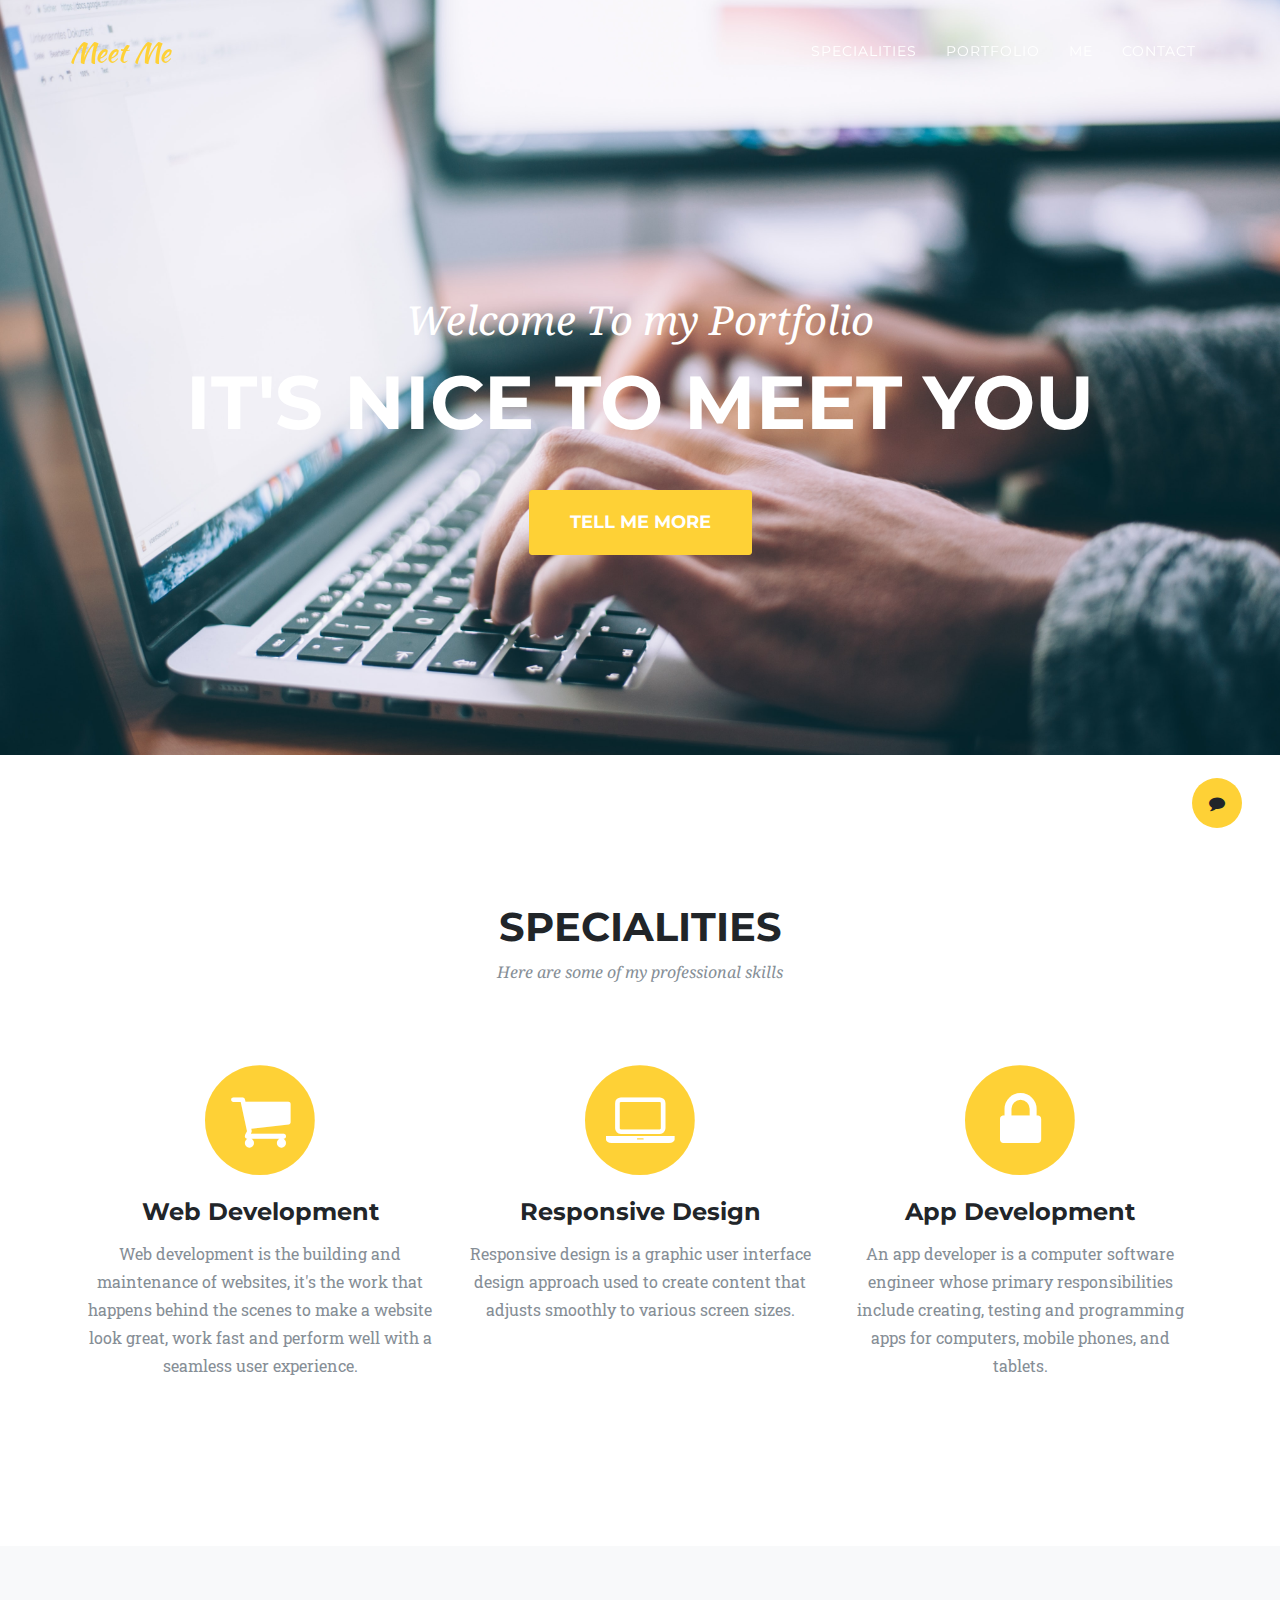
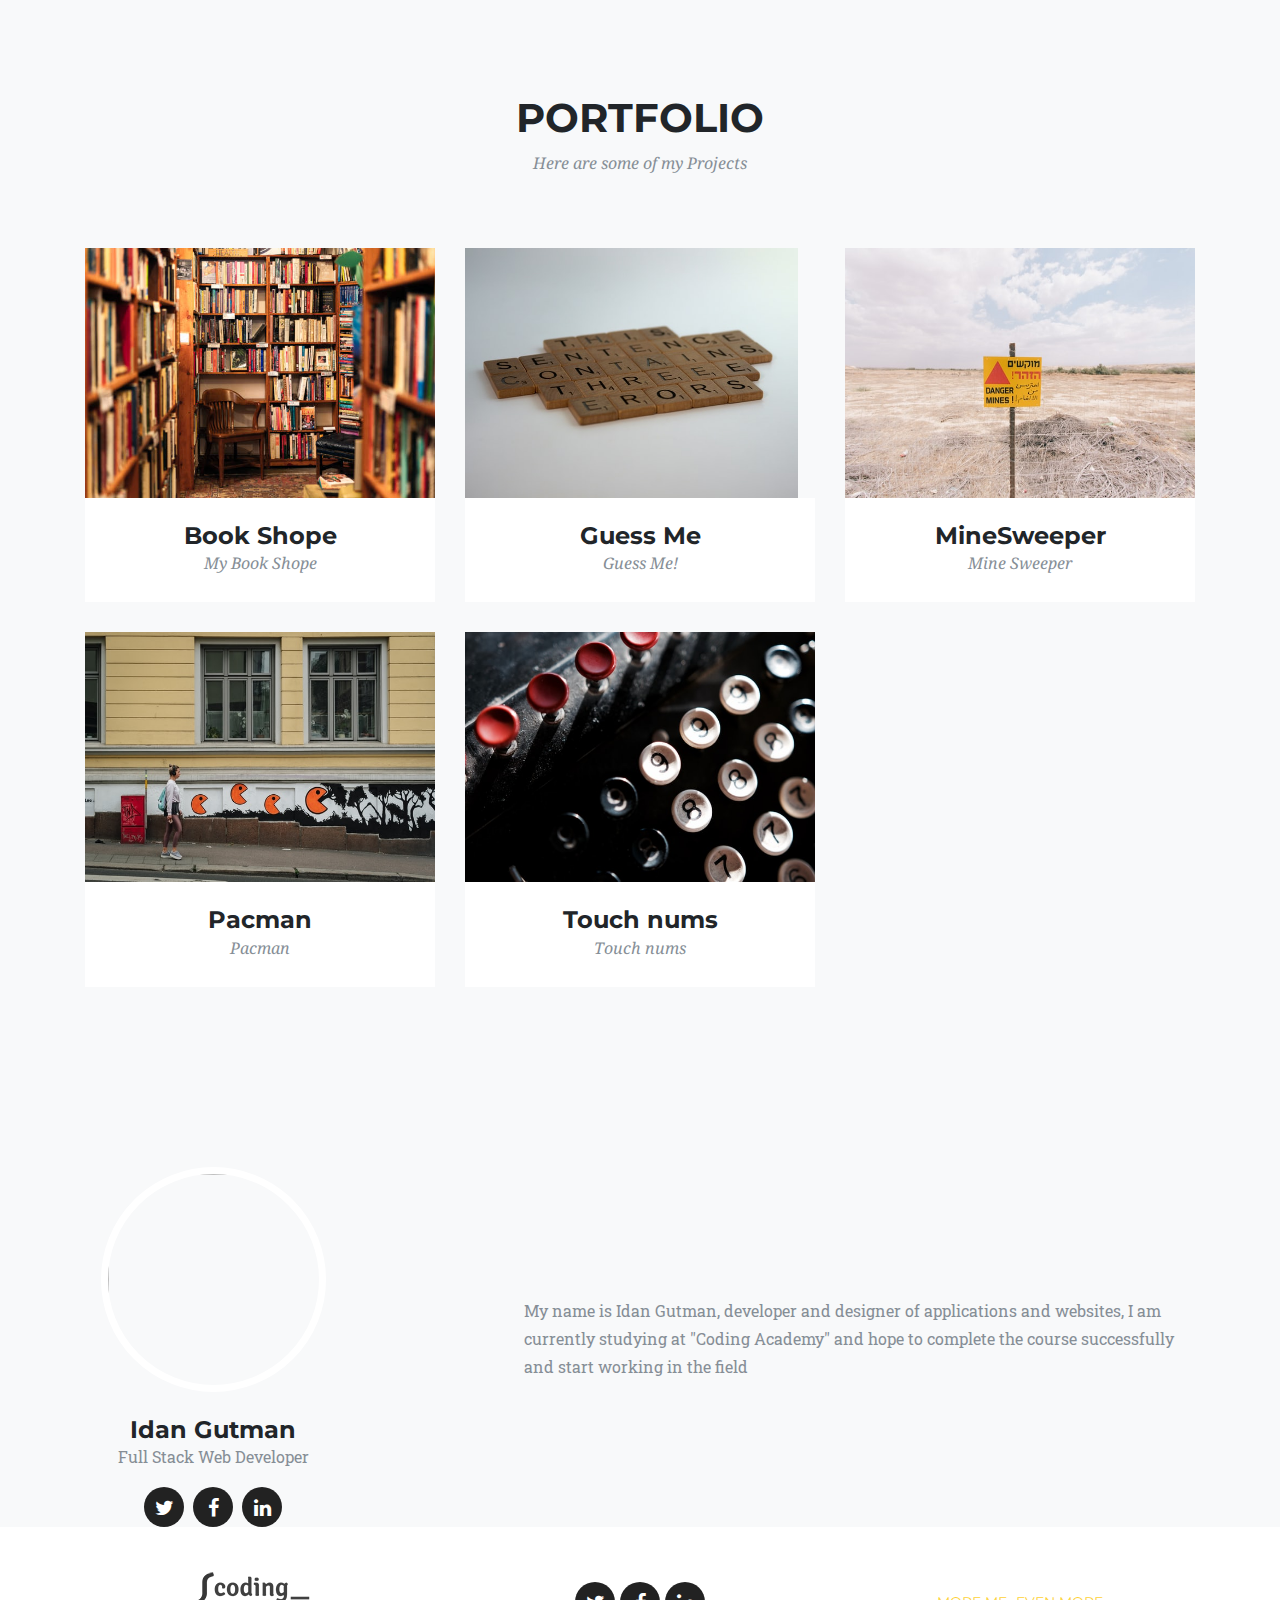
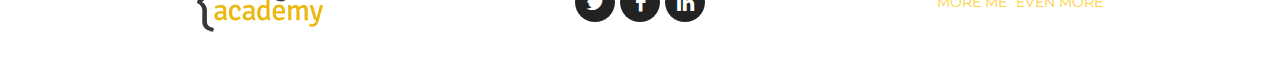
==== index.html @ 3744f034 "Init" ====
<!DOCTYPE html>
<html lang="en">

<head>

  <meta charset="utf-8">
  <meta name="viewport" content="width=device-width, initial-scale=1, shrink-to-fit=no">
  <meta name="description" content="">
  <meta name="author" content="">

  <title>Idan Gallery</title>

  <!-- Bootstrap core CSS -->
  <link href="vendor/bootstrap/css/bootstrap.min.css" rel="stylesheet">

  <!-- Custom fonts for this template -->
  <link href="vendor/font-awesome/css/font-awesome.min.css" rel="stylesheet" type="text/css">
  <link href="https://fonts.googleapis.com/css?family=Montserrat:400,700" rel="stylesheet" type="text/css">
  <link href='https://fonts.googleapis.com/css?family=Kaushan+Script' rel='stylesheet' type='text/css'>
  <link href='https://fonts.googleapis.com/css?family=Droid+Serif:400,700,400italic,700italic' rel='stylesheet' type='text/css'>
  <link href='https://fonts.googleapis.com/css?family=Roboto+Slab:400,100,300,700' rel='stylesheet' type='text/css'>

  <!-- Custom styles for this template -->
  <link href="css/ca-gallery.css" rel="stylesheet">

</head>

<body id="page-top" onload="initPage()">
  <div class="offcanvas-btn" onClick="openCanvas()">
    <i class="fa fa-comment" aria-hidden="true"></i>
  </div>
  <aside class="offcanvas-aside">

  <!-- Contact -->
  <section id="contact">
    <h4 class="title-contact">Contact Me</h4>
    <form>
      <div class="mb-3">
          <label for="formLabel" class="form-label font-weight-bold">Your Email</label>
          <input type="email" id class="form-control mail" id="formLabel" placeholder="name@example.com" required>
          <label for="formLabel" class="mt-3 form-label font-weight-bold">Subject</label>
          <input type="text" class="form-control subject" id="formLabel" placeholder="Message subject" required>
      </div>
      <div class="mb-3">
          <label for="formText" class="form-label font-weight-bold">Your massage</label>
          <textarea class="form-control msg" id="formText" rows="2"></textarea>
      </div>
      <button type="button" onclick="onSubmit(event)" class="btn btn-primary">Submit</button>
  </form>
  </section>
    
  </aside>

  <!-- Navigation -->
  <nav class="navbar navbar-expand-lg navbar-dark fixed-top" id="mainNav">
    <div class="container">
      <a class="navbar-brand js-scroll-trigger" href="#page-top">Meet Me</a>
      <button class="navbar-toggler navbar-toggler-right" type="button" data-toggle="collapse" data-target="#navbarResponsive"
        aria-controls="navbarResponsive" aria-expanded="false" aria-label="Toggle navigation">
          <i class="fa fa-bars"></i>
        </button>
      <div class="collapse navbar-collapse" id="navbarResponsive">
        <ul class="navbar-nav ml-auto">
          <li class="nav-item">
            <a class="nav-link js-scroll-trigger" href="#services">Specialities</a>
          </li>
          <li class="nav-item">
            <a class="nav-link js-scroll-trigger" href="#portfolio">Portfolio</a>
          </li>
          <li class="nav-item">
            <a class="nav-link js-scroll-trigger" href="#me">Me</a>
          </li>
          <li class="nav-item">
            <a class="nav-link js-scroll-trigger" href="#contact">Contact</a>
          </li>
        </ul>
      </div>
    </div>
  </nav>

  <!-- Header -->
  <header class="masthead">
    <div class="container">
      <div class="intro-text">
        <div class="intro-lead-in">Welcome To my Portfolio</div>
        <div class="intro-heading">It's Nice To Meet You</div>
        <a class="btn btn-xl js-scroll-trigger" href="#services">Tell Me More</a>
      </div>
    </div>
  </header>

  <!-- Services -->
  <section id="services">
    <div class="container">
      <div class="row">
        <div class="col-lg-12 text-center">
          <h2 class="section-heading">Specialities</h2>
          <h3 class="section-subheading text-muted">Here are some of my professional skills</h3>
        </div>
      </div>
      <div class="row text-center">
        <div class="col-md-4">
          <span class="fa-stack fa-4x">
              <i class="fa fa-circle fa-stack-2x text-primary"></i>
              <i class="fa fa-shopping-cart fa-stack-1x fa-inverse"></i>
            </span>
          <h4 class="service-heading">Web Development</h4>
          <p class="text-muted">Web development is the building and maintenance of websites, it's the work that happens behind the scenes to make a website look great, work fast and perform well with a seamless user experience.</p>
        </div>
        <div class="col-md-4">
          <span class="fa-stack fa-4x">
              <i class="fa fa-circle fa-stack-2x text-primary"></i>
              <i class="fa fa-laptop fa-stack-1x fa-inverse"></i>
            </span>
          <h4 class="service-heading">Responsive Design</h4>
          <p class="text-muted">Responsive design is a graphic user interface design approach used to create content that adjusts smoothly to various screen sizes.</p>
        </div>
        <div class="col-md-4">
          <span class="fa-stack fa-4x">
              <i class="fa fa-circle fa-stack-2x text-primary"></i>
              <i class="fa fa-lock fa-stack-1x fa-inverse"></i>
            </span>
          <h4 class="service-heading">App Development</h4>
          <p class="text-muted">An app developer is a computer software engineer whose primary responsibilities include creating, testing and programming apps for computers, mobile phones, and tablets.</p>
        </div>
      </div>
    </div>
  </section>

  <!-- Portfolio Grid -->
  <section class="bg-light" id="portfolio">
    <div class="container">
      <div class="row">
        <div class="col-lg-12 text-center">
          <h2 class="section-heading">Portfolio</h2>
          <h3 class="section-subheading text-muted">Here are some of my Projects</h3>
        </div>
      </div>
      <div class="row proj">
     
        </div>
      </div>
    </div>
  </section>


  <!-- Me -->
  <section class="bg-light" id="me" style="padding: 0px;">
      <div class="row">
        <div class="col-sm-4">
          <div class="team-member">
            <img class="mx-auto rounded-circle" src="img/team/4.jpg" alt="">
            <h4>Idan Gutman</h4>
            <p class="text-muted">Full Stack Web Developer</p>
            <ul class="list-inline social-buttons">
              <li class="list-inline-item">
                <a href="#">
                    <i class="fa fa-twitter"></i>
                  </a>
              </li>
              <li class="list-inline-item">
                <a href="#">
                    <i class="fa fa-facebook"></i>
                  </a>
              </li>
              <li class="list-inline-item">
                <a href="#">
                    <i class="fa fa-linkedin"></i>
                  </a>
              </li>
            </ul>
          </div>
        </div>
        <div class="col-sm-8 flex-align-center">
            <p class="large text-muted  about-description">My name is Idan Gutman, developer and designer of applications and websites, I am currently studying at  "Coding Academy" and hope to complete the course successfully and start working in the field</p>    
        </div>
      </div>
  </section>


  <!-- Footer -->
  <footer>
    <div class="container">
      <div class="row">
        <div class="col-md-4 flex-align-center">
          <a href="http://coding-academy.org" target="_blank">
            <img src="./img/ca-logo.png" alt="">
          </a>
        </div>
        <div class="col-md-4 flex-align-center">
          <ul class="list-inline social-buttons flex-align-center">
            <li class="list-inline-item">
              <a href="#">
                  <i class="fa fa-twitter"></i>
                </a>
            </li>
            <li class="list-inline-item flex-align-center">
              <a href="#">
                  <i class="fa fa-facebook"></i>
                </a>
            </li>
            <li class="list-inline-item">
              <a href="#">
                  <i class="fa fa-linkedin"></i>
                </a>
            </li>
          </ul>
        </div>
        <div class="col-md-4 flex-align-center">
            <ul class="list-inline quicklinks">
            <li class="list-inline-item">
              <a href="#">More Me</a>
            </li>
            <li class="list-inline-item">
              <a href="#">Even More</a>
            </li>
          </ul>
        </div>
      </div>
    </div>
  </footer>

  <!-- Portfolio Modals -->

  <!-- Modal 1 -->
  <div class="portfolio-modal modal fade" id="portfolioModal1" tabindex="-1" role="dialog" aria-hidden="true">
    <div class="modal-dialog">
      <div class="modal-content">
        <div class="close-modal" data-dismiss="modal">
          <div class="lr">
            <div class="rl"></div>
          </div>
        </div>
        <div class="container">
          <div class="row proj-modal">

          </div>
        </div>
      </div>
    </div>
  </div>

 
  <!-- Bootstrap core JavaScript -->
  <script src="vendor/jquery/jquery.min.js"></script>
  <script src="vendor/popper/popper.min.js"></script>
  <script src="vendor/bootstrap/js/bootstrap.min.js"></script>

  <!-- Plugin JavaScript -->
  <script src="vendor/jquery-easing/jquery.easing.min.js"></script>

  <!-- Custom scripts for this template -->
  <script src="js/ca-gallery.js"></script>
  <script src="js/offCanvas.js"></script>
  <script src="js/util-service.js"></script>
  <script src="js/gallery-service.js"></script>
  <script src="js/gallery-controller.js"></script>
  

</body>

</html>
---- css/ca-gallery.css ----
body {
    overflow-x: hidden;
    font-family: 'Roboto Slab', 'Helvetica Neue', Helvetica, Arial, sans-serif;
}

.img-fluid{
    height: 250px;
}
.img-modal{
    height: 450px;
}
.title-contact{
    margin-bottom: 100px;
    color: #3c3642;
    font-size: 40px;
}
.form-control{
    background-color: #3c3642;
    border-radius: 10px;
}
.btn-proj-modal{
    background-color: #85496F !important;

}
p {
    line-height: 1.75;
}
a {
    color: #fed136;
}
a.active,
a:active,
a:focus,
a:hover {
    color: #fec503;
}
h1,
h2,
h3,
h4,
h5,
h6 {
    font-weight: 700;
    font-family: 'Montserrat', 'Helvetica Neue', Helvetica, Arial, sans-serif;
    text-transform: uppercase;
}
section {
    padding: 100px 0;
}
section h2.section-heading {
    font-size: 40px;
    margin-top: 0;
    margin-bottom: 15px;
}
section h3.section-subheading {
    font-size: 16px;
    font-weight: 400;
    font-style: italic;
    margin-bottom: 75px;
    text-transform: none;
    font-family: 'Droid Serif', 'Helvetica Neue', Helvetica, Arial, sans-serif;
}
@media (min-width: 768px) {
    section {
        padding: 150px 0;
    }
}
::-moz-selection {
    background: #fed136;
    text-shadow: none;
}
::selection {
    background: #fed136;
    text-shadow: none;
}
img::selection {
    background: transparent;
}
img::-moz-selection {
    background: transparent;
}
body {
    -webkit-tap-highlight-color: #fed136;
}
.offcanvas-btn {
    z-index: 100000;
    position: fixed;
    bottom: 8%;
    right: 3%;
    height: 50px;
    width: 50px;
    background: #fed136;
    border-radius: 50%;
    display: flex;
    justify-content: center;
    align-items: center;
    cursor: pointer;
    margin-right: 0;
    transition: all 0.3s ease;
}
.offcanvas-btn-open {
    margin-right: 80vw;
}
.offcanvas-aside {
    position: fixed;
    height: 100%;
    background: #F1956E;
    width: 80vw;
    right: -80vw;
    z-index: 10;
    transition: all 0.3s ease;
    display: flex;
    flex-direction: column;
    align-items: center;
    justify-content: space-around;
}
.offcanvas-aside img {
    border-radius: 50%;
}
.offcanvas-aside p {
    text-align: center;
}
.offcanvas-aside .offcanvas-content-suffix {
    height: 20%;
}

@media (min-width: 575px) {
    .offcanvas-btn-open {
        margin-right: 30vw;
    }
    .offcanvas-aside {
        width: 30vw;
        right: -30vw;
    }
}
.offcanvas-aside-open {
    right: 0;
    
}

#mainNav {
    background-color: #3C3642;
    z-index: 5;
}
#mainNav .navbar-toggler {
    font-size: 12px;
    right: 0;
    padding: 13px;
    text-transform: uppercase;
    color: white;
    border: 0;
    background-color: #fed136;
    font-family: 'Montserrat', 'Helvetica Neue', Helvetica, Arial, sans-serif;
    text-transform: uppercase;
}
#mainNav .navbar-brand {
    color: #fed136;
    font-family: 'Kaushan Script', 'Helvetica Neue', Helvetica, Arial, cursive;
}
#mainNav .navbar-brand.active,
#mainNav .navbar-brand:active,
#mainNav .navbar-brand:focus,
#mainNav .navbar-brand:hover {
    color: #fec503;
}
#mainNav .navbar-nav .nav-item .nav-link {
    font-size: 90%;
    font-weight: 400;
    padding: 0.75em 0;
    letter-spacing: 1px;
    color: white;
    font-family: 'Montserrat', 'Helvetica Neue', Helvetica, Arial, sans-serif;
    text-transform: uppercase;
}
#mainNav .navbar-nav .nav-item .nav-link.active,
#mainNav .navbar-nav .nav-item .nav-link:hover {
    color: #fed136;
}
@media (min-width: 992px) {
    
    #mainNav {
        padding-top: 25px;
        padding-bottom: 25px;
        -webkit-transition: padding-top 0.3s, padding-bottom 0.3s;
        -moz-transition: padding-top 0.3s, padding-bottom 0.3s;
        transition: padding-top 0.3s, padding-bottom 0.3s;
        border: none;
        background-color: transparent;
    }
    #mainNav .navbar-brand {
        font-size: 1.75em;
        -webkit-transition: all 0.3s;
        -moz-transition: all 0.3s;
        transition: all 0.3s;
    }
    #mainNav .navbar-nav .nav-item .nav-link {
        padding: 1.1em 1em !important;
    }
    #mainNav.navbar-shrink {
        padding-top: 0;
        padding-bottom: 0;
        background-color: #222222;
    }
    #mainNav.navbar-shrink .navbar-brand {
        font-size: 1.25em;
        padding: 12px 0;
    }
   
}
header.masthead {
    text-align: center;
    color: white;
    background-image: url("../img/header-bg.jpg");
    background-repeat: no-repeat;
    background-attachment: scroll;
    background-position: center center;
    -webkit-background-size: cover;
    -moz-background-size: cover;
    -o-background-size: cover;
    background-size: cover;
}
header.masthead .intro-text {
    padding-top: 150px;
    padding-bottom: 100px;
}
header.masthead .intro-text .intro-lead-in {
    font-size: 22px;
    font-style: italic;
    line-height: 22px;
    margin-bottom: 25px;
    font-family: 'Droid Serif', 'Helvetica Neue', Helvetica, Arial, sans-serif;
}
header.masthead .intro-text .intro-heading {
    font-size: 50px;
    font-weight: 700;
    line-height: 50px;
    margin-bottom: 25px;
    font-family: 'Montserrat', 'Helvetica Neue', Helvetica, Arial, sans-serif;
    text-transform: uppercase;
}
@media (min-width: 768px) {
    header.masthead .intro-text {
        padding-top: 300px;
        padding-bottom: 200px;
    }
    header.masthead .intro-text .intro-lead-in {
        font-size: 40px;
        font-style: italic;
        line-height: 40px;
        margin-bottom: 25px;
        font-family: 'Droid Serif', 'Helvetica Neue', Helvetica, Arial, sans-serif;
    }
    header.masthead .intro-text .intro-heading {
        font-size: 75px;
        font-weight: 700;
        line-height: 75px;
        margin-bottom: 50px;
        font-family: 'Montserrat', 'Helvetica Neue', Helvetica, Arial, sans-serif;
        text-transform: uppercase;
    }
}


.service-heading {
    margin: 15px 0;
    text-transform: none;
}

#portfolio .portfolio-item {
    right: 0;
    margin: 0 0 15px;
}
#portfolio .portfolio-item .portfolio-link {
    position: relative;
    display: block;
    max-width: 400px;
    margin: 0 auto;
    cursor: pointer;
}
#portfolio .portfolio-item .portfolio-link .portfolio-hover {
    position: absolute;
    width: 100%;
    height: 100%;
    -webkit-transition: all ease 0.5s;
    -moz-transition: all ease 0.5s;
    transition: all ease 0.5s;
    opacity: 0;
    background: #73A1B0;
}
#portfolio .portfolio-item .portfolio-link .portfolio-hover:hover {
    opacity: 1;
}
#portfolio .portfolio-item .portfolio-link .portfolio-hover .portfolio-hover-content {
    font-size: 20px;
    position: absolute;
    top: 50%;
    width: 100%;
    height: 20px;
    margin-top: -12px;
    text-align: center;
    color: white;
}
#portfolio .portfolio-item .portfolio-link .portfolio-hover .portfolio-hover-content i {
    margin-top: -12px;
}
#portfolio .portfolio-item .portfolio-link .portfolio-hover .portfolio-hover-content h3,
#portfolio .portfolio-item .portfolio-link .portfolio-hover .portfolio-hover-content h4 {
    margin: 0;
}
#portfolio .portfolio-item .portfolio-caption {
    max-width: 400px;
    margin: 0 auto;
    padding: 25px;
    text-align: center;
    background-color: white;
}
#portfolio .portfolio-item .portfolio-caption h4 {
    margin: 0;
    text-transform: none;
}
#portfolio .portfolio-item .portfolio-caption p {
    font-size: 16px;
    font-style: italic;
    margin: 0;
    font-family: 'Droid Serif', 'Helvetica Neue', Helvetica, Arial, sans-serif;
}
#portfolio * {
    z-index: 2;
}
@media (min-width: 767px) {
    #portfolio .portfolio-item {
        margin: 0 0 30px;
    }
}
.portfolio-modal .modal-dialog {
    max-width: none;
    height: 100%;
    margin: 0;
}
.portfolio-modal .modal-content {
    background-color: #FBF3DE;
    min-height: 100%;
    padding: 100px 0;
    text-align: center;
    border: none;
    border-radius: 0;
    background-clip: border-box;
    -webkit-box-shadow: none;
    box-shadow: none;
}
.portfolio-modal .modal-content h2 {
    font-size: 3em;
    margin-bottom: 15px;
}
.portfolio-modal .modal-content p {
    margin-bottom: 30px;
}
.portfolio-modal .modal-content p.item-intro {
    font-size: 16px;
    font-style: italic;
    margin: 20px 0 30px;
    font-family: 'Droid Serif', 'Helvetica Neue', Helvetica, Arial, sans-serif;
}
.portfolio-modal .modal-content ul.list-inline {
    margin-top: 0;
    margin-bottom: 30px;
}
.portfolio-modal .modal-content img {
    margin-bottom: 30px;
}
.portfolio-modal .modal-content button {
    cursor: pointer;
}
.portfolio-modal .close-modal {
    position: absolute;
    top: 25px;
    right: 25px;
    width: 75px;
    height: 75px;
    cursor: pointer;
    background-color: transparent;
}
.portfolio-modal .close-modal:hover {
    opacity: 0.3;
}
.portfolio-modal .close-modal .lr {
    /* Safari and Chrome */
    
    z-index: 1051;
    width: 1px;
    height: 75px;
    margin-left: 35px;
    /* IE 9 */
    
    -webkit-transform: rotate(45deg);
    -ms-transform: rotate(45deg);
    transform: rotate(45deg);
    background-color: #222222;
}
.portfolio-modal .close-modal .lr .rl {
    /* Safari and Chrome */
    
    z-index: 1052;
    width: 1px;
    height: 75px;
    /* IE 9 */
    
    -webkit-transform: rotate(90deg);
    -ms-transform: rotate(90deg);
    transform: rotate(90deg);
    background-color: #222222;
}
.portfolio-modal .modal-backdrop {
    display: none;
    opacity: 0;
}
.timeline {
    position: relative;
    padding: 0;
    list-style: none;
}
.timeline:before {
    position: absolute;
    top: 0;
    bottom: 0;
    left: 40px;
    width: 2px;
    margin-left: -1.5px;
    content: '';
    background-color: #f1f1f1;
}
.timeline > li {
    position: relative;
    min-height: 50px;
    margin-bottom: 50px;
}
.timeline > li:after,
.timeline > li:before {
    display: table;
    content: ' ';
}
.timeline > li:after {
    clear: both;
}
.timeline > li .timeline-panel {
    position: relative;
    float: right;
    width: 100%;
    padding: 0 20px 0 100px;
    text-align: left;
}
.timeline > li .timeline-panel:before {
    right: auto;
    left: -15px;
    border-right-width: 15px;
    border-left-width: 0;
}
.timeline > li .timeline-panel:after {
    right: auto;
    left: -14px;
    border-right-width: 14px;
    border-left-width: 0;
}
.timeline > li .timeline-image {
    position: absolute;
    z-index: 100;
    left: 0;
    width: 80px;
    height: 80px;
    margin-left: 0;
    text-align: center;
    color: white;
    border: 7px solid #f1f1f1;
    border-radius: 100%;
    background-color: #fed136;
}
.timeline > li .timeline-image h4 {
    font-size: 10px;
    line-height: 14px;
    margin-top: 12px;
}
.timeline > li.timeline-inverted > .timeline-panel {
    float: right;
    padding: 0 20px 0 100px;
    text-align: left;
}
.timeline > li.timeline-inverted > .timeline-panel:before {
    right: auto;
    left: -15px;
    border-right-width: 15px;
    border-left-width: 0;
}
.timeline > li.timeline-inverted > .timeline-panel:after {
    right: auto;
    left: -14px;
    border-right-width: 14px;
    border-left-width: 0;
}
.timeline > li:last-child {
    margin-bottom: 0;
}
.timeline .timeline-heading h4 {
    margin-top: 0;
    color: inherit;
}
.timeline .timeline-heading h4.subheading {
    text-transform: none;
}
.timeline .timeline-body > ul,
.timeline .timeline-body > p {
    margin-bottom: 0;
}
@media (min-width: 768px) {
    .timeline:before {
        left: 50%;
    }
    .timeline > li {
        min-height: 100px;
        margin-bottom: 100px;
    }
    .timeline > li .timeline-panel {
        float: left;
        width: 41%;
        padding: 0 20px 20px 30px;
        text-align: right;
    }
    .timeline > li .timeline-image {
        left: 50%;
        width: 100px;
        height: 100px;
        margin-left: -50px;
    }
    .timeline > li .timeline-image h4 {
        font-size: 13px;
        line-height: 18px;
        margin-top: 16px;
    }
    .timeline > li.timeline-inverted > .timeline-panel {
        float: right;
        padding: 0 30px 20px 20px;
        text-align: left;
    }
}
@media (min-width: 992px) {
    .timeline > li {
        min-height: 150px;
    }
    .timeline > li .timeline-panel {
        padding: 0 20px 20px;
    }
    .timeline > li .timeline-image {
        width: 150px;
        height: 150px;
        margin-left: -75px;
    }
    .timeline > li .timeline-image h4 {
        font-size: 18px;
        line-height: 26px;
        margin-top: 30px;
    }
    .timeline > li.timeline-inverted > .timeline-panel {
        padding: 0 20px 20px;
    }
}
@media (min-width: 1200px) {
    .timeline > li {
        min-height: 170px;
    }
    .timeline > li .timeline-panel {
        padding: 0 20px 20px 100px;
    }
    .timeline > li .timeline-image {
        width: 170px;
        height: 170px;
        margin-left: -85px;
    }
    .timeline > li .timeline-image h4 {
        margin-top: 40px;
    }
    .timeline > li.timeline-inverted > .timeline-panel {
        padding: 0 100px 20px 20px;
    }
}
.team-member {
    text-align: center;
}
.team-member img {
    width: 225px;
    height: 225px;
    border: 7px solid white;
}
.team-member h4 {
    margin-top: 25px;
    margin-bottom: 0;
    text-transform: none;
}
.team-member p {
    margin-top: 0;
}
.about-description {
    max-width: 80%;
}
@media (max-width: 800px) {
    .about-description {
        text-align: center;
        margin-top: 1rem;
        margin-bottom: 1rem;
    }
}
footer {
    padding: 25px 0;
    text-align: center;
}
footer span.copyright {
    font-size: 90%;
    line-height: 40px;
    text-transform: none;
    font-family: 'Montserrat', 'Helvetica Neue', Helvetica, Arial, sans-serif;
    text-transform: uppercase;
}
footer ul.quicklinks {
    font-size: 90%;
    line-height: 40px;
    margin-bottom: 0;
    text-transform: none;
    font-family: 'Montserrat', 'Helvetica Neue', Helvetica, Arial, sans-serif;
    text-transform: uppercase;
}
ul.social-buttons {
    margin-bottom: 0;
}
ul.social-buttons li a {
    font-size: 20px;
    line-height: 40px;
    display: block;
    width: 40px;
    height: 40px;
    -webkit-transition: all 0.3s;
    -moz-transition: all 0.3s;
    transition: all 0.3s;
    color: white;
    border-radius: 100%;
    outline: none;
    background-color: #222222;
}
ul.social-buttons li a:active,
ul.social-buttons li a:focus,
ul.social-buttons li a:hover {
    background-color: #fed136;
}
.flex-align-center {
    display: flex;
    justify-content: center;
    align-items: center;
}
.text-primary {
    color: #fed136 !important;
}
.btn-primary {
    font-weight: 700;
    color: white;
    border-color: #fed136;
    background-color: #fed136;
    font-family: 'Montserrat', 'Helvetica Neue', Helvetica, Arial, sans-serif;
    text-transform: uppercase;
}
.btn-primary.focus,
.btn-primary:focus {
    color: white;
    border-color: #b48b01;
    background-color: #fec503;
}
.btn-primary:hover {
    color: white;
    border-color: #f6bf01;
    background-color: #fec503;
}
.btn-primary.active,
.btn-primary:active,
.open > .btn-primary.dropdown-toggle {
    color: white;
    border-color: #f6bf01;
    background-color: #fec503;
}
.btn-primary.active.focus,
.btn-primary.active:focus,
.btn-primary.active:hover,
.btn-primary:active.focus,
.btn-primary:active:focus,
.btn-primary:active:hover,
.open > .btn-primary.dropdown-toggle.focus,
.open > .btn-primary.dropdown-toggle:focus,
.open > .btn-primary.dropdown-toggle:hover {
    color: white;
    border-color: #b48b01;
    background-color: #dcab01;
}
.btn-primary.active,
.btn-primary:active,
.open > .btn-primary.dropdown-toggle {
    background-image: none;
}
.btn-primary.disabled.focus,
.btn-primary.disabled:focus,
.btn-primary.disabled:hover,
.btn-primary[disabled].focus,
.btn-primary[disabled]:focus,
.btn-primary[disabled]:hover,
fieldset[disabled] .btn-primary.focus,
fieldset[disabled] .btn-primary:focus,
fieldset[disabled] .btn-primary:hover {
    border-color: #fed136;
    background-color: #fed136;
}
.btn-primary .badge {
    color: #fed136;
    background-color: white;
}
.btn-xl {
    font-size: 18px;
    font-weight: 700;
    padding: 20px 40px;
    border-radius: 3px;
    color: white;
    border-color: #fed136;
    background-color: #fed136;
    font-family: 'Montserrat', 'Helvetica Neue', Helvetica, Arial, sans-serif;
    text-transform: uppercase;
}
.btn-xl.focus,
.btn-xl:focus {
    color: white;
    border-color: #b48b01;
    background-color: #fec503;
}
.btn-xl:hover {
    color: white;
    border-color: #f6bf01;
    background-color: #fec503;
}
.btn-xl.active,
.btn-xl:active,
.open > .btn-xl.dropdown-toggle {
    color: white;
    border-color: #f6bf01;
    background-color: #fec503;
}
.btn-xl.active.focus,
.btn-xl.active:focus,
.btn-xl.active:hover,
.btn-xl:active.focus,
.btn-xl:active:focus,
.btn-xl:active:hover,
.open > .btn-xl.dropdown-toggle.focus,
.open > .btn-xl.dropdown-toggle:focus,
.open > .btn-xl.dropdown-toggle:hover {
    color: white;
    border-color: #b48b01;
    background-color: #dcab01;
}
.btn-xl.active,
.btn-xl:active,
.open > .btn-xl.dropdown-toggle {
    background-image: none;
}
.btn-xl.disabled.focus,
.btn-xl.disabled:focus,
.btn-xl.disabled:hover,
.btn-xl[disabled].focus,
.btn-xl[disabled]:focus,
.btn-xl[disabled]:hover,
fieldset[disabled] .btn-xl.focus,
fieldset[disabled] .btn-xl:focus,
fieldset[disabled] .btn-xl:hover {
    border-color: #fed136;
    background-color: #fed136;
}
.btn-xl .badge {
    color: #fed136;
    background-color: white;
}

/* reset bootstrap*/
.row {
    margin-right: 0;
    margin-left: 0;
}

.container {
    padding-right: 0;
    padding-left: 0;
}
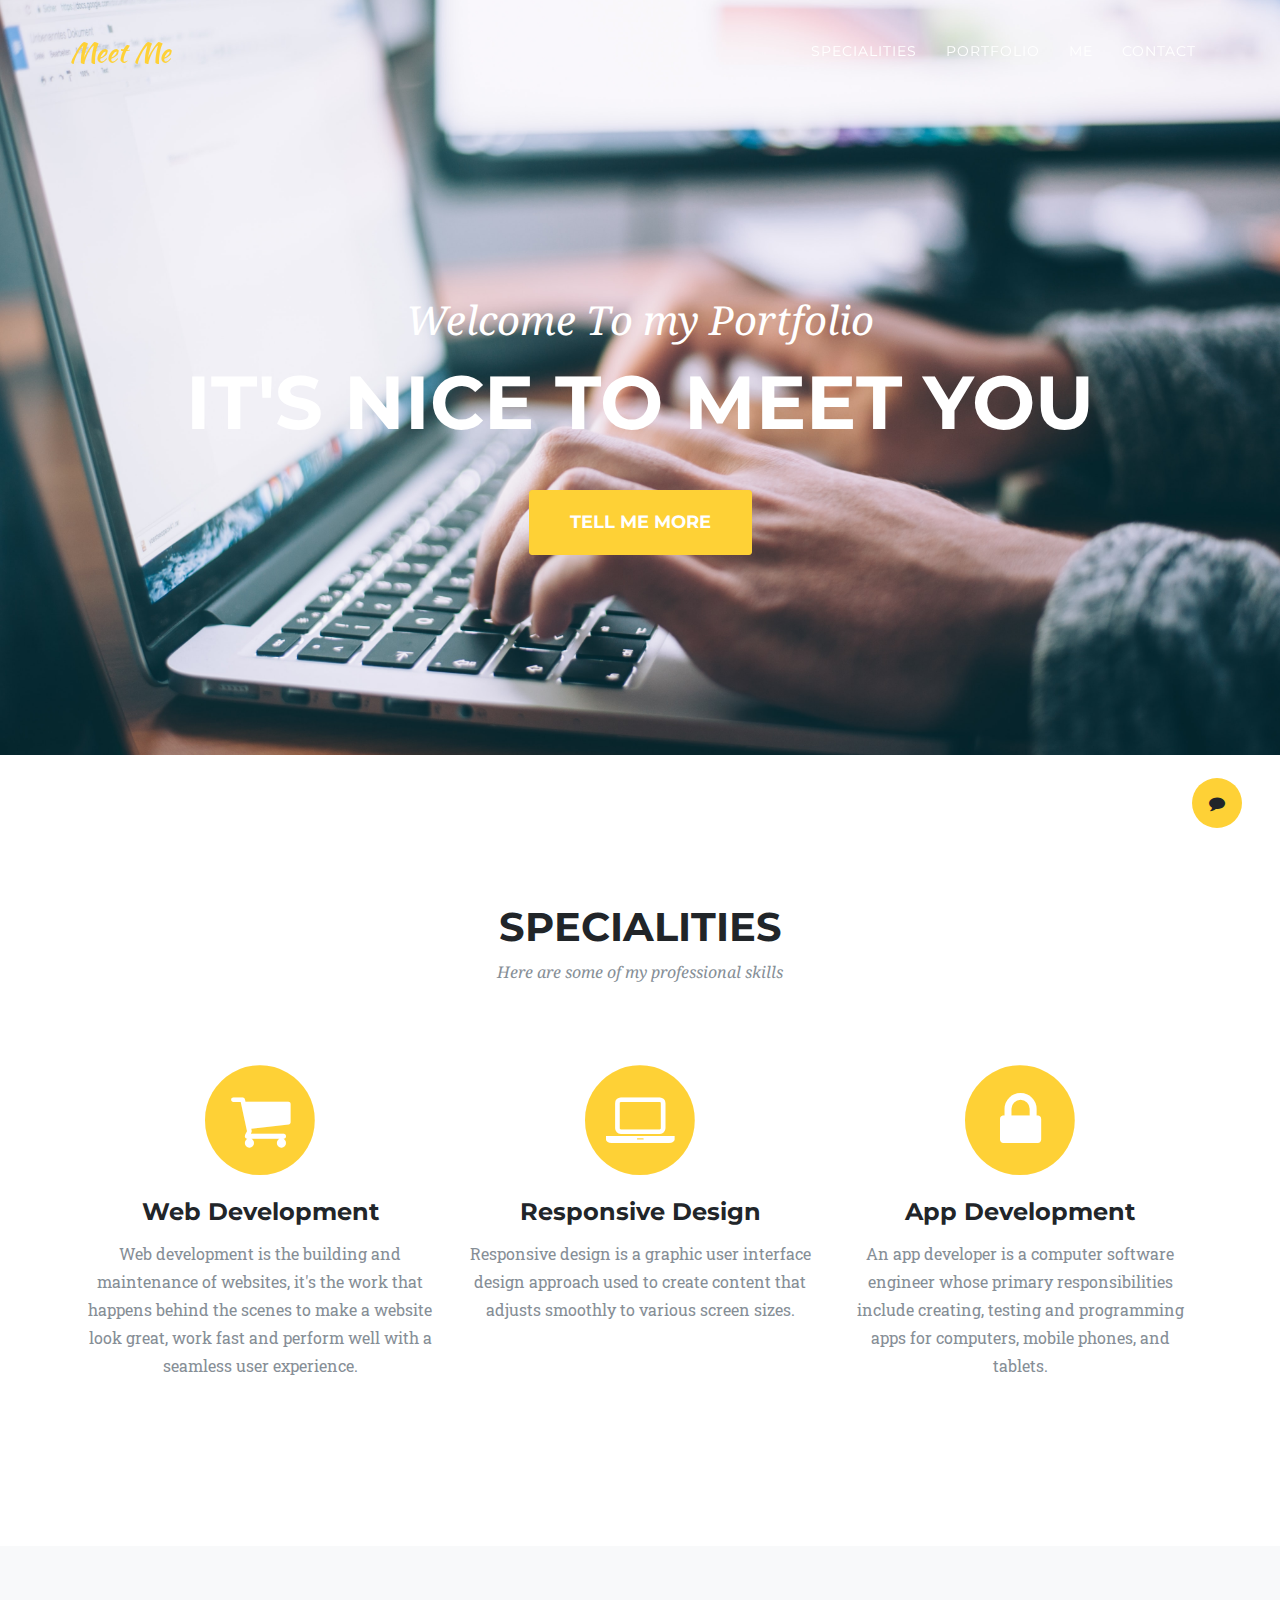
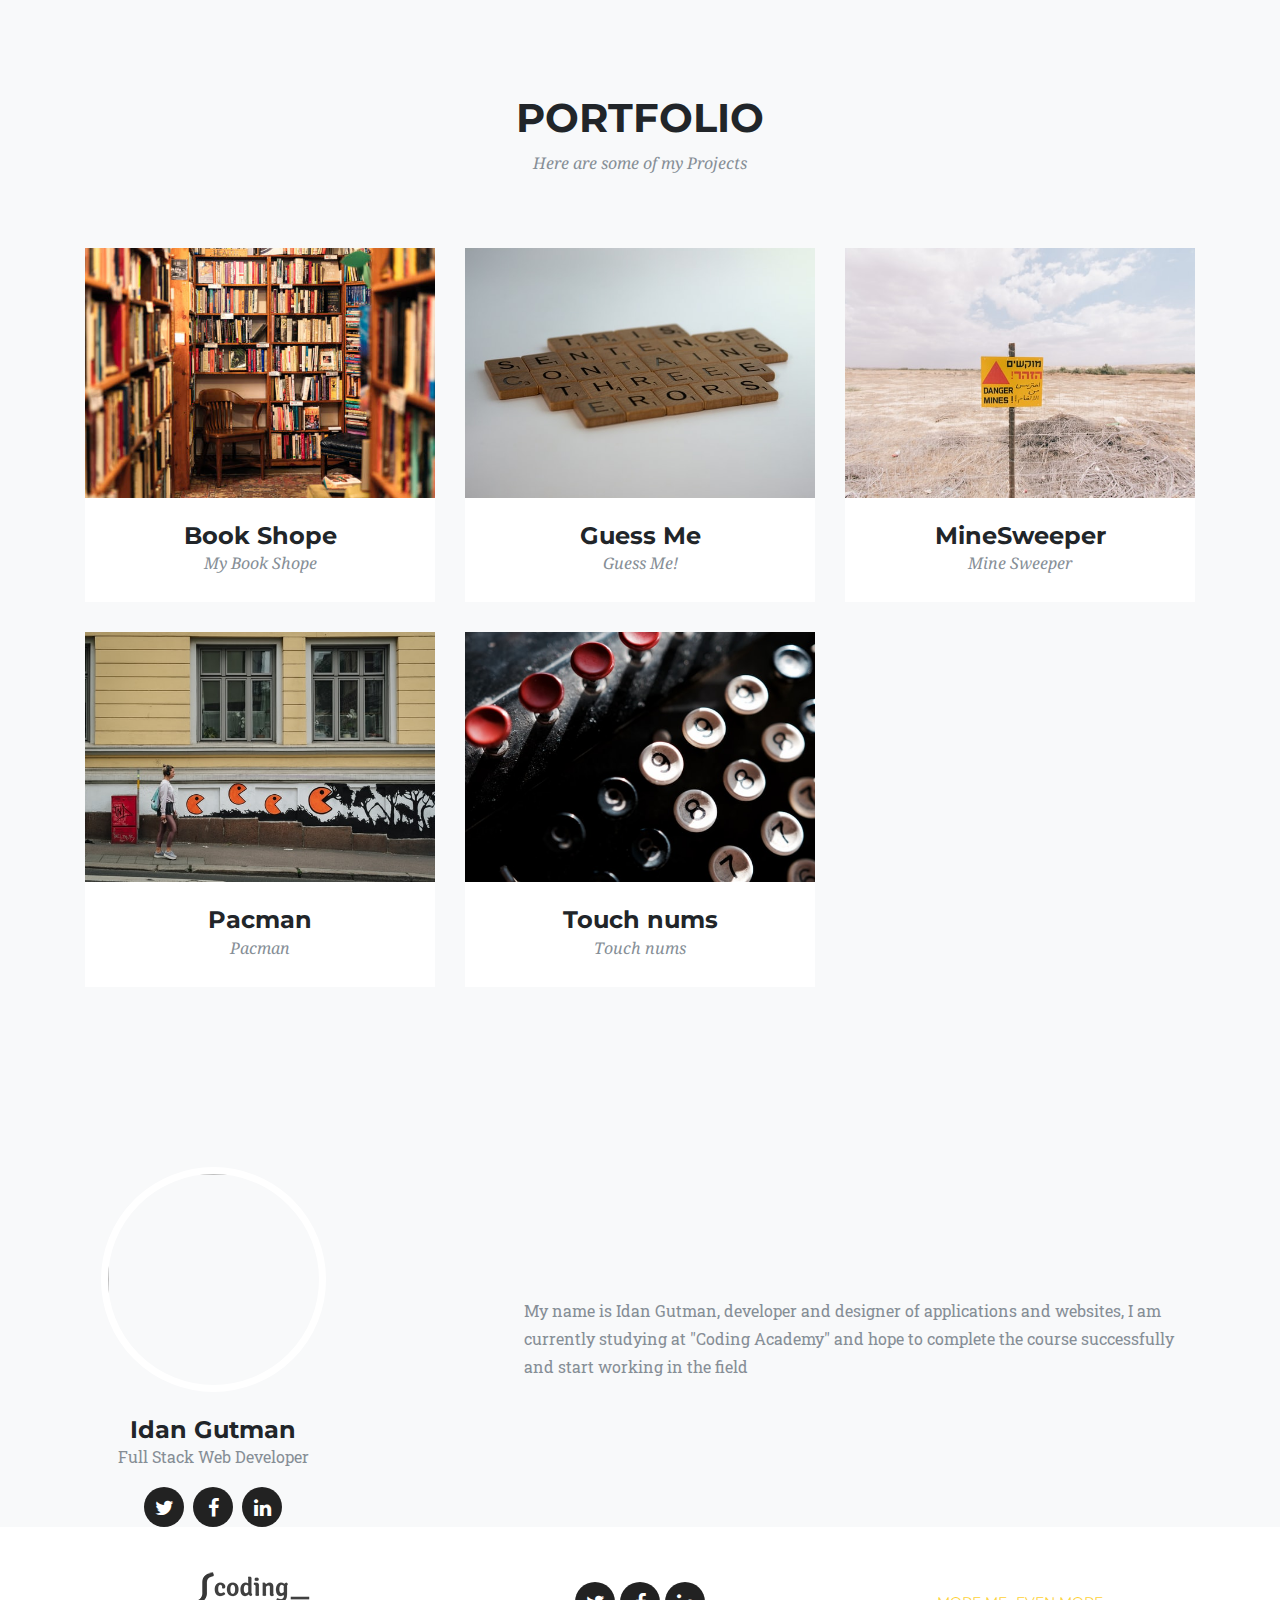
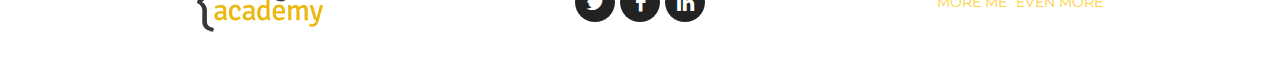
==== commit ce40f451: "second commit" ====
--- a/index.html
+++ b/index.html
@@ -149,7 +149,7 @@
       <div class="row">
         <div class="col-sm-4">
           <div class="team-member">
-            <img class="mx-auto rounded-circle" src="img/team/4.jpg" alt="">
+            <img class="mx-auto rounded-circle myImg" src="img/team/4.jpg" alt="">
             <h4>Idan Gutman</h4>
             <p class="text-muted">Full Stack Web Developer</p>
             <ul class="list-inline social-buttons">
--- a/css/ca-gallery.css
+++ b/css/ca-gallery.css
@@ -3,37 +3,49 @@
     font-family: 'Roboto Slab', 'Helvetica Neue', Helvetica, Arial, sans-serif;
 }
 
-.img-fluid{
+.img-fluid {
     height: 250px;
-}
-.img-modal{
+    width: 100%;
+    object-fit: cover;
+}
+
+.img-modal {
     height: 450px;
 }
-.title-contact{
+.myImg{
+    object-fit: cover;
+}
+
+.title-contact {
     margin-bottom: 100px;
     color: #3c3642;
     font-size: 40px;
 }
-.form-control{
+
+.form-control {
     background-color: #3c3642;
     border-radius: 10px;
 }
-.btn-proj-modal{
+
+.btn-proj-modal {
     background-color: #85496F !important;
-
-}
+}
+
 p {
     line-height: 1.75;
 }
+
 a {
     color: #fed136;
 }
+
 a.active,
 a:active,
 a:focus,
 a:hover {
     color: #fec503;
 }
+
 h1,
 h2,
 h3,
@@ -44,14 +56,17 @@
     font-family: 'Montserrat', 'Helvetica Neue', Helvetica, Arial, sans-serif;
     text-transform: uppercase;
 }
+
 section {
     padding: 100px 0;
 }
+
 section h2.section-heading {
     font-size: 40px;
     margin-top: 0;
     margin-bottom: 15px;
 }
+
 section h3.section-subheading {
     font-size: 16px;
     font-weight: 400;
@@ -60,28 +75,35 @@
     text-transform: none;
     font-family: 'Droid Serif', 'Helvetica Neue', Helvetica, Arial, sans-serif;
 }
+
 @media (min-width: 768px) {
     section {
         padding: 150px 0;
     }
 }
+
 ::-moz-selection {
     background: #fed136;
     text-shadow: none;
 }
+
 ::selection {
     background: #fed136;
     text-shadow: none;
 }
+
 img::selection {
     background: transparent;
 }
+
 img::-moz-selection {
     background: transparent;
 }
+
 body {
     -webkit-tap-highlight-color: #fed136;
 }
+
 .offcanvas-btn {
     z-index: 100000;
     position: fixed;
@@ -98,9 +120,11 @@
     margin-right: 0;
     transition: all 0.3s ease;
 }
+
 .offcanvas-btn-open {
     margin-right: 80vw;
 }
+
 .offcanvas-aside {
     position: fixed;
     height: 100%;
@@ -114,12 +138,15 @@
     align-items: center;
     justify-content: space-around;
 }
+
 .offcanvas-aside img {
     border-radius: 50%;
 }
+
 .offcanvas-aside p {
     text-align: center;
 }
+
 .offcanvas-aside .offcanvas-content-suffix {
     height: 20%;
 }
@@ -128,20 +155,23 @@
     .offcanvas-btn-open {
         margin-right: 30vw;
     }
+
     .offcanvas-aside {
         width: 30vw;
         right: -30vw;
     }
 }
+
 .offcanvas-aside-open {
     right: 0;
-    
+
 }
 
 #mainNav {
     background-color: #3C3642;
     z-index: 5;
 }
+
 #mainNav .navbar-toggler {
     font-size: 12px;
     right: 0;
@@ -153,16 +183,19 @@
     font-family: 'Montserrat', 'Helvetica Neue', Helvetica, Arial, sans-serif;
     text-transform: uppercase;
 }
+
 #mainNav .navbar-brand {
     color: #fed136;
     font-family: 'Kaushan Script', 'Helvetica Neue', Helvetica, Arial, cursive;
 }
+
 #mainNav .navbar-brand.active,
 #mainNav .navbar-brand:active,
 #mainNav .navbar-brand:focus,
 #mainNav .navbar-brand:hover {
     color: #fec503;
 }
+
 #mainNav .navbar-nav .nav-item .nav-link {
     font-size: 90%;
     font-weight: 400;
@@ -172,12 +205,14 @@
     font-family: 'Montserrat', 'Helvetica Neue', Helvetica, Arial, sans-serif;
     text-transform: uppercase;
 }
+
 #mainNav .navbar-nav .nav-item .nav-link.active,
 #mainNav .navbar-nav .nav-item .nav-link:hover {
     color: #fed136;
 }
+
 @media (min-width: 992px) {
-    
+
     #mainNav {
         padding-top: 25px;
         padding-bottom: 25px;
@@ -187,26 +222,31 @@
         border: none;
         background-color: transparent;
     }
+
     #mainNav .navbar-brand {
         font-size: 1.75em;
         -webkit-transition: all 0.3s;
         -moz-transition: all 0.3s;
         transition: all 0.3s;
     }
+
     #mainNav .navbar-nav .nav-item .nav-link {
         padding: 1.1em 1em !important;
     }
+
     #mainNav.navbar-shrink {
         padding-top: 0;
         padding-bottom: 0;
         background-color: #222222;
     }
+
     #mainNav.navbar-shrink .navbar-brand {
         font-size: 1.25em;
         padding: 12px 0;
     }
-   
-}
+
+}
+
 header.masthead {
     text-align: center;
     color: white;
@@ -219,10 +259,12 @@
     -o-background-size: cover;
     background-size: cover;
 }
+
 header.masthead .intro-text {
     padding-top: 150px;
     padding-bottom: 100px;
 }
+
 header.masthead .intro-text .intro-lead-in {
     font-size: 22px;
     font-style: italic;
@@ -230,6 +272,7 @@
     margin-bottom: 25px;
     font-family: 'Droid Serif', 'Helvetica Neue', Helvetica, Arial, sans-serif;
 }
+
 header.masthead .intro-text .intro-heading {
     font-size: 50px;
     font-weight: 700;
@@ -238,11 +281,13 @@
     font-family: 'Montserrat', 'Helvetica Neue', Helvetica, Arial, sans-serif;
     text-transform: uppercase;
 }
+
 @media (min-width: 768px) {
     header.masthead .intro-text {
         padding-top: 300px;
         padding-bottom: 200px;
     }
+
     header.masthead .intro-text .intro-lead-in {
         font-size: 40px;
         font-style: italic;
@@ -250,6 +295,7 @@
         margin-bottom: 25px;
         font-family: 'Droid Serif', 'Helvetica Neue', Helvetica, Arial, sans-serif;
     }
+
     header.masthead .intro-text .intro-heading {
         font-size: 75px;
         font-weight: 700;
@@ -270,6 +316,7 @@
     right: 0;
     margin: 0 0 15px;
 }
+
 #portfolio .portfolio-item .portfolio-link {
     position: relative;
     display: block;
@@ -277,6 +324,7 @@
     margin: 0 auto;
     cursor: pointer;
 }
+
 #portfolio .portfolio-item .portfolio-link .portfolio-hover {
     position: absolute;
     width: 100%;
@@ -287,9 +335,11 @@
     opacity: 0;
     background: #73A1B0;
 }
+
 #portfolio .portfolio-item .portfolio-link .portfolio-hover:hover {
     opacity: 1;
 }
+
 #portfolio .portfolio-item .portfolio-link .portfolio-hover .portfolio-hover-content {
     font-size: 20px;
     position: absolute;
@@ -300,13 +350,16 @@
     text-align: center;
     color: white;
 }
+
 #portfolio .portfolio-item .portfolio-link .portfolio-hover .portfolio-hover-content i {
     margin-top: -12px;
 }
+
 #portfolio .portfolio-item .portfolio-link .portfolio-hover .portfolio-hover-content h3,
 #portfolio .portfolio-item .portfolio-link .portfolio-hover .portfolio-hover-content h4 {
     margin: 0;
 }
+
 #portfolio .portfolio-item .portfolio-caption {
     max-width: 400px;
     margin: 0 auto;
@@ -314,29 +367,35 @@
     text-align: center;
     background-color: white;
 }
+
 #portfolio .portfolio-item .portfolio-caption h4 {
     margin: 0;
     text-transform: none;
 }
+
 #portfolio .portfolio-item .portfolio-caption p {
     font-size: 16px;
     font-style: italic;
     margin: 0;
     font-family: 'Droid Serif', 'Helvetica Neue', Helvetica, Arial, sans-serif;
 }
+
 #portfolio * {
     z-index: 2;
 }
+
 @media (min-width: 767px) {
     #portfolio .portfolio-item {
         margin: 0 0 30px;
     }
 }
+
 .portfolio-modal .modal-dialog {
     max-width: none;
     height: 100%;
     margin: 0;
 }
+
 .portfolio-modal .modal-content {
     background-color: #FBF3DE;
     min-height: 100%;
@@ -348,29 +407,36 @@
     -webkit-box-shadow: none;
     box-shadow: none;
 }
+
 .portfolio-modal .modal-content h2 {
     font-size: 3em;
     margin-bottom: 15px;
 }
+
 .portfolio-modal .modal-content p {
     margin-bottom: 30px;
 }
+
 .portfolio-modal .modal-content p.item-intro {
     font-size: 16px;
     font-style: italic;
     margin: 20px 0 30px;
     font-family: 'Droid Serif', 'Helvetica Neue', Helvetica, Arial, sans-serif;
 }
+
 .portfolio-modal .modal-content ul.list-inline {
     margin-top: 0;
     margin-bottom: 30px;
 }
+
 .portfolio-modal .modal-content img {
     margin-bottom: 30px;
 }
+
 .portfolio-modal .modal-content button {
     cursor: pointer;
 }
+
 .portfolio-modal .close-modal {
     position: absolute;
     top: 25px;
@@ -380,45 +446,51 @@
     cursor: pointer;
     background-color: transparent;
 }
+
 .portfolio-modal .close-modal:hover {
     opacity: 0.3;
 }
+
 .portfolio-modal .close-modal .lr {
     /* Safari and Chrome */
-    
+
     z-index: 1051;
     width: 1px;
     height: 75px;
     margin-left: 35px;
     /* IE 9 */
-    
+
     -webkit-transform: rotate(45deg);
     -ms-transform: rotate(45deg);
     transform: rotate(45deg);
     background-color: #222222;
 }
+
 .portfolio-modal .close-modal .lr .rl {
     /* Safari and Chrome */
-    
+
     z-index: 1052;
     width: 1px;
     height: 75px;
     /* IE 9 */
-    
+
     -webkit-transform: rotate(90deg);
     -ms-transform: rotate(90deg);
     transform: rotate(90deg);
     background-color: #222222;
 }
+
 .portfolio-modal .modal-backdrop {
     display: none;
     opacity: 0;
 }
+
 .timeline {
     position: relative;
     padding: 0;
     list-style: none;
 }
+
 .timeline:before {
     position: absolute;
     top: 0;
@@ -429,39 +501,46 @@
     content: '';
     background-color: #f1f1f1;
 }
-.timeline > li {
+
+.timeline>li {
     position: relative;
     min-height: 50px;
     margin-bottom: 50px;
 }
-.timeline > li:after,
-.timeline > li:before {
+
+.timeline>li:after,
+.timeline>li:before {
     display: table;
     content: ' ';
 }
-.timeline > li:after {
+
+.timeline>li:after {
     clear: both;
 }
-.timeline > li .timeline-panel {
+
+.timeline>li .timeline-panel {
     position: relative;
     float: right;
     width: 100%;
     padding: 0 20px 0 100px;
     text-align: left;
 }
-.timeline > li .timeline-panel:before {
+
+.timeline>li .timeline-panel:before {
     right: auto;
     left: -15px;
     border-right-width: 15px;
     border-left-width: 0;
 }
-.timeline > li .timeline-panel:after {
+
+.timeline>li .timeline-panel:after {
     right: auto;
     left: -14px;
     border-right-width: 14px;
     border-left-width: 0;
 }
-.timeline > li .timeline-image {
+
+.timeline>li .timeline-image {
     position: absolute;
     z-index: 100;
     left: 0;
@@ -474,132 +553,162 @@
     border-radius: 100%;
     background-color: #fed136;
 }
-.timeline > li .timeline-image h4 {
+
+.timeline>li .timeline-image h4 {
     font-size: 10px;
     line-height: 14px;
     margin-top: 12px;
 }
-.timeline > li.timeline-inverted > .timeline-panel {
+
+.timeline>li.timeline-inverted>.timeline-panel {
     float: right;
     padding: 0 20px 0 100px;
     text-align: left;
 }
-.timeline > li.timeline-inverted > .timeline-panel:before {
+
+.timeline>li.timeline-inverted>.timeline-panel:before {
     right: auto;
     left: -15px;
     border-right-width: 15px;
     border-left-width: 0;
 }
-.timeline > li.timeline-inverted > .timeline-panel:after {
+
+.timeline>li.timeline-inverted>.timeline-panel:after {
     right: auto;
     left: -14px;
     border-right-width: 14px;
     border-left-width: 0;
 }
-.timeline > li:last-child {
+
+.timeline>li:last-child {
     margin-bottom: 0;
 }
+
 .timeline .timeline-heading h4 {
     margin-top: 0;
     color: inherit;
 }
+
 .timeline .timeline-heading h4.subheading {
     text-transform: none;
 }
-.timeline .timeline-body > ul,
-.timeline .timeline-body > p {
+
+.timeline .timeline-body>ul,
+.timeline .timeline-body>p {
     margin-bottom: 0;
 }
+
 @media (min-width: 768px) {
     .timeline:before {
         left: 50%;
     }
-    .timeline > li {
+
+    .timeline>li {
         min-height: 100px;
         margin-bottom: 100px;
     }
-    .timeline > li .timeline-panel {
+
+    .timeline>li .timeline-panel {
         float: left;
         width: 41%;
         padding: 0 20px 20px 30px;
         text-align: right;
     }
-    .timeline > li .timeline-image {
+
+    .timeline>li .timeline-image {
         left: 50%;
         width: 100px;
         height: 100px;
         margin-left: -50px;
     }
-    .timeline > li .timeline-image h4 {
+
+    .timeline>li .timeline-image h4 {
         font-size: 13px;
         line-height: 18px;
         margin-top: 16px;
     }
-    .timeline > li.timeline-inverted > .timeline-panel {
+
+    .timeline>li.timeline-inverted>.timeline-panel {
         float: right;
         padding: 0 30px 20px 20px;
         text-align: left;
     }
 }
+
 @media (min-width: 992px) {
-    .timeline > li {
+    .timeline>li {
         min-height: 150px;
     }
-    .timeline > li .timeline-panel {
+
+    .timeline>li .timeline-panel {
         padding: 0 20px 20px;
     }
-    .timeline > li .timeline-image {
+
+    .timeline>li .timeline-image {
         width: 150px;
         height: 150px;
         margin-left: -75px;
     }
-    .timeline > li .timeline-image h4 {
+
+    .timeline>li .timeline-image h4 {
         font-size: 18px;
         line-height: 26px;
         margin-top: 30px;
     }
-    .timeline > li.timeline-inverted > .timeline-panel {
+
+    .timeline>li.timeline-inverted>.timeline-panel {
         padding: 0 20px 20px;
     }
 }
+
 @media (min-width: 1200px) {
-    .timeline > li {
+    .timeline>li {
         min-height: 170px;
     }
-    .timeline > li .timeline-panel {
+
+    .timeline>li .timeline-panel {
         padding: 0 20px 20px 100px;
     }
-    .timeline > li .timeline-image {
+
+    .timeline>li .timeline-image {
         width: 170px;
         height: 170px;
         margin-left: -85px;
     }
-    .timeline > li .timeline-image h4 {
+
+    .timeline>li .timeline-image h4 {
         margin-top: 40px;
     }
-    .timeline > li.timeline-inverted > .timeline-panel {
+
+    .timeline>li.timeline-inverted>.timeline-panel {
         padding: 0 100px 20px 20px;
     }
 }
+
 .team-member {
     text-align: center;
 }
+
 .team-member img {
     width: 225px;
     height: 225px;
     border: 7px solid white;
 }
+
 .team-member h4 {
     margin-top: 25px;
     margin-bottom: 0;
     text-transform: none;
 }
+
 .team-member p {
     margin-top: 0;
 }
+
 .about-description {
     max-width: 80%;
 }
+
 @media (max-width: 800px) {
     .about-description {
         text-align: center;
@@ -607,10 +716,12 @@
         margin-bottom: 1rem;
     }
 }
+
 footer {
     padding: 25px 0;
     text-align: center;
 }
+
 footer span.copyright {
     font-size: 90%;
     line-height: 40px;
@@ -618,6 +729,7 @@
     font-family: 'Montserrat', 'Helvetica Neue', Helvetica, Arial, sans-serif;
     text-transform: uppercase;
 }
+
 footer ul.quicklinks {
     font-size: 90%;
     line-height: 40px;
@@ -626,9 +738,11 @@
     font-family: 'Montserrat', 'Helvetica Neue', Helvetica, Arial, sans-serif;
     text-transform: uppercase;
 }
+
 ul.social-buttons {
     margin-bottom: 0;
 }
+
 ul.social-buttons li a {
     font-size: 20px;
     line-height: 40px;
@@ -643,19 +757,23 @@
     outline: none;
     background-color: #222222;
 }
+
 ul.social-buttons li a:active,
 ul.social-buttons li a:focus,
 ul.social-buttons li a:hover {
     background-color: #fed136;
 }
+
 .flex-align-center {
     display: flex;
     justify-content: center;
     align-items: center;
 }
+
 .text-primary {
     color: #fed136 !important;
 }
+
 .btn-primary {
     font-weight: 700;
     color: white;
@@ -664,42 +782,48 @@
     font-family: 'Montserrat', 'Helvetica Neue', Helvetica, Arial, sans-serif;
     text-transform: uppercase;
 }
+
 .btn-primary.focus,
 .btn-primary:focus {
     color: white;
     border-color: #b48b01;
     background-color: #fec503;
 }
+
 .btn-primary:hover {
     color: white;
     border-color: #f6bf01;
     background-color: #fec503;
 }
+
 .btn-primary.active,
 .btn-primary:active,
-.open > .btn-primary.dropdown-toggle {
+.open>.btn-primary.dropdown-toggle {
     color: white;
     border-color: #f6bf01;
     background-color: #fec503;
 }
+
 .btn-primary.active.focus,
 .btn-primary.active:focus,
 .btn-primary.active:hover,
 .btn-primary:active.focus,
 .btn-primary:active:focus,
 .btn-primary:active:hover,
-.open > .btn-primary.dropdown-toggle.focus,
-.open > .btn-primary.dropdown-toggle:focus,
-.open > .btn-primary.dropdown-toggle:hover {
+.open>.btn-primary.dropdown-toggle.focus,
+.open>.btn-primary.dropdown-toggle:focus,
+.open>.btn-primary.dropdown-toggle:hover {
     color: white;
     border-color: #b48b01;
     background-color: #dcab01;
 }
+
 .btn-primary.active,
 .btn-primary:active,
-.open > .btn-primary.dropdown-toggle {
+.open>.btn-primary.dropdown-toggle {
     background-image: none;
 }
+
 .btn-primary.disabled.focus,
 .btn-primary.disabled:focus,
 .btn-primary.disabled:hover,
@@ -712,10 +836,12 @@
     border-color: #fed136;
     background-color: #fed136;
 }
+
 .btn-primary .badge {
     color: #fed136;
     background-color: white;
 }
+
 .btn-xl {
     font-size: 18px;
     font-weight: 700;
@@ -727,42 +853,48 @@
     font-family: 'Montserrat', 'Helvetica Neue', Helvetica, Arial, sans-serif;
     text-transform: uppercase;
 }
+
 .btn-xl.focus,
 .btn-xl:focus {
     color: white;
     border-color: #b48b01;
     background-color: #fec503;
 }
+
 .btn-xl:hover {
     color: white;
     border-color: #f6bf01;
     background-color: #fec503;
 }
+
 .btn-xl.active,
 .btn-xl:active,
-.open > .btn-xl.dropdown-toggle {
+.open>.btn-xl.dropdown-toggle {
     color: white;
     border-color: #f6bf01;
     background-color: #fec503;
 }
+
 .btn-xl.active.focus,
 .btn-xl.active:focus,
 .btn-xl.active:hover,
 .btn-xl:active.focus,
 .btn-xl:active:focus,
 .btn-xl:active:hover,
-.open > .btn-xl.dropdown-toggle.focus,
-.open > .btn-xl.dropdown-toggle:focus,
-.open > .btn-xl.dropdown-toggle:hover {
+.open>.btn-xl.dropdown-toggle.focus,
+.open>.btn-xl.dropdown-toggle:focus,
+.open>.btn-xl.dropdown-toggle:hover {
     color: white;
     border-color: #b48b01;
     background-color: #dcab01;
 }
+
 .btn-xl.active,
 .btn-xl:active,
-.open > .btn-xl.dropdown-toggle {
+.open>.btn-xl.dropdown-toggle {
     background-image: none;
 }
+
 .btn-xl.disabled.focus,
 .btn-xl.disabled:focus,
 .btn-xl.disabled:hover,
@@ -775,6 +907,7 @@
     border-color: #fed136;
     background-color: #fed136;
 }
+
 .btn-xl .badge {
     color: #fed136;
     background-color: white;
